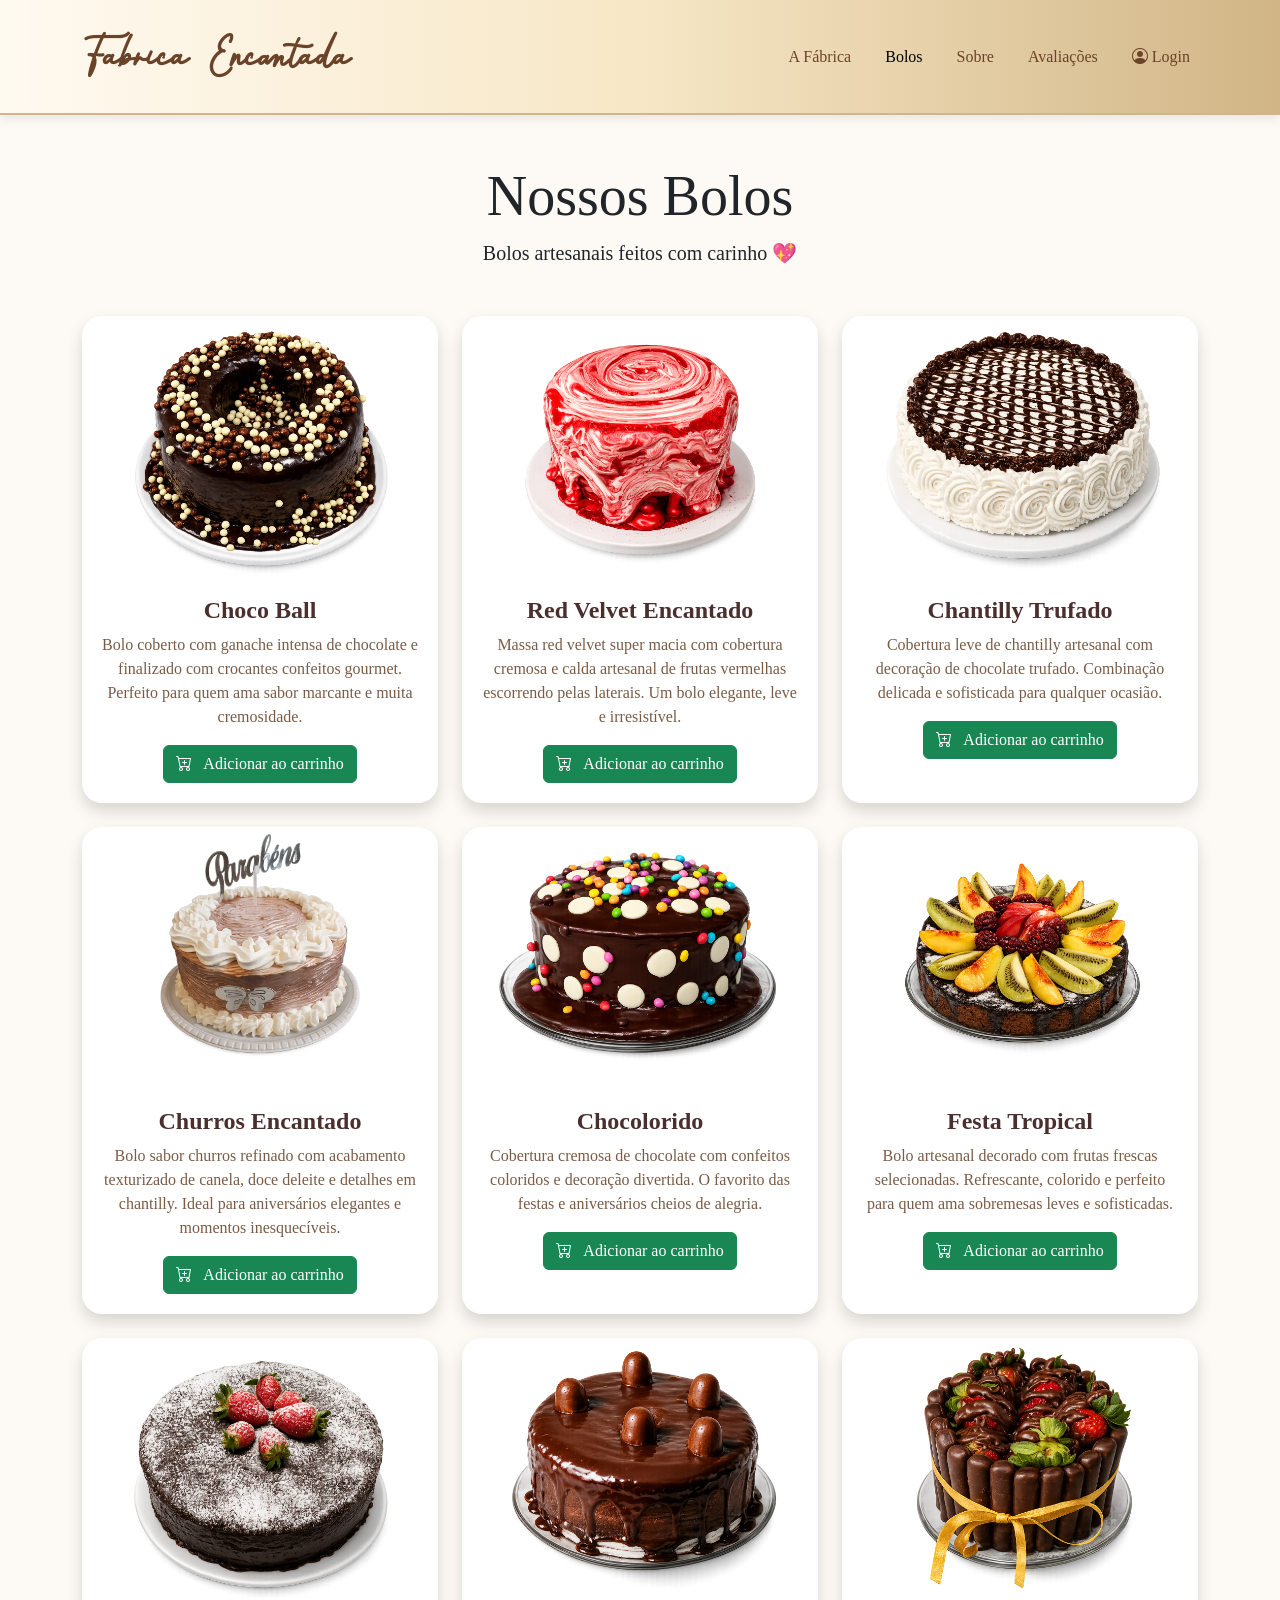
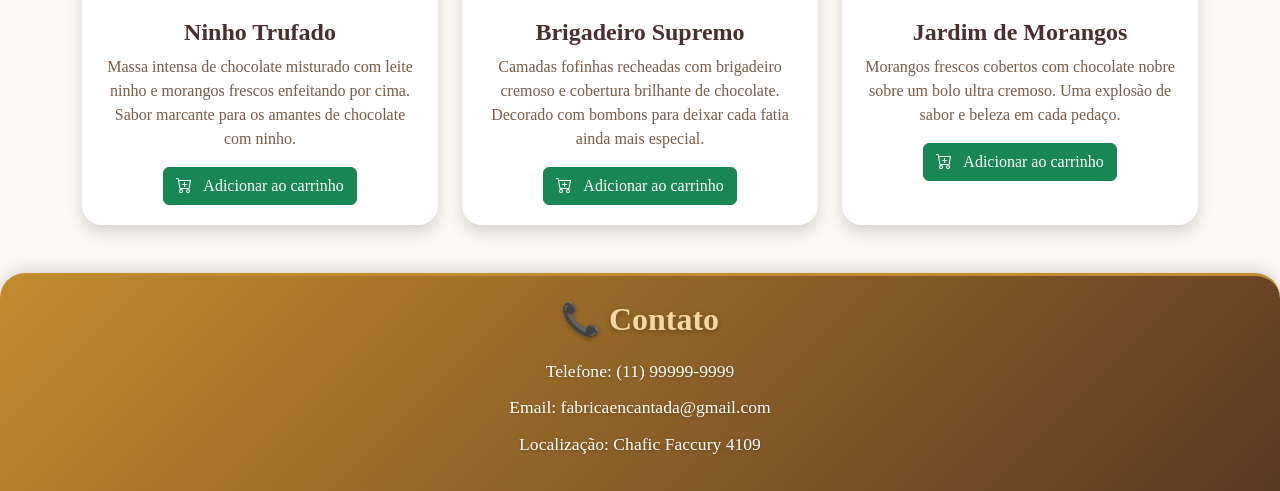
==== Site-trabalho-main/Site-trabalho-main/pages/bolos.html @ fc7034e7 "Implement add to cart functionality in bolos.html Added a function to handle adding cakes to the sho" ====
<!DOCTYPE html>
<html lang="pt-BR">
<head>
    <meta charset="UTF-8">
    <meta name="viewport" content="width=device-width, initial-scale=1.0">

    <title>Bolos</title>

    <!-- Bootstrap -->
    <link href="https://cdn.jsdelivr.net/npm/bootstrap@5.3.3/dist/css/bootstrap.min.css" rel="stylesheet">
    <!-- Css -->
    <link rel="stylesheet" href="../css/stylebolo.css">
    <!-- bootstrap-icons -->
    <link rel="stylesheet" href="https://cdn.jsdelivr.net/npm/bootstrap-icons@1.11.3/font/bootstrap-icons.min.css">
</head>

<body>

    <!-- Navbar -->
    <nav class="navbar navbar-expand-lg nav-premium">
        <div class="container">

            <a class="navbar-brand nome-empresa" href="home.html">
                 Fábrica Encantada
            </a>

            <button class="navbar-toggler" type="button" data-bs-toggle="collapse" data-bs-target="#menu">
                <span class="navbar-toggler-icon"></span>
            </button>

            <div class="collapse navbar-collapse" id="menu">

                <ul class="navbar-nav ms-auto">

                    <li class="nav-item">
                        <a class="nav-link" href="home.html">
                            A Fábrica
                        </a>
                    </li>

                    <li class="nav-item">
                        <a class="nav-link active" href="bolos.html">
                            Bolos
                        </a>
                    </li>

                    <li class="nav-item">
                        <a class="nav-link" href="sobre.html">
                            Sobre
                        </a>
                    </li>

                    <li class="nav-item">
                        <a class="nav-link" href="avaliacao.php">
                            Avaliações
                        </a>
                    </li>

                    <li class="nav-item">
                        <a class="nav-link" href="login.php">
                            <i class="bi bi-person-circle me-1"></i>Login
                        </a>
                    </li>

                </ul>

            </div>

        </div>
    </nav>

    <!-- Título -->
    <div class="container text-center mt-5">

        <h1 class="display-4">
            Nossos Bolos
        </h1>

        <p class="lead">
            Bolos artesanais feitos com carinho 💖
        </p>

    </div>

    <!-- Cards -->
    <div class="container mt-5">

        <div class="row g-4">

            <!-- Card 1 -->
            <div class="col-md-4">

                <div class="card shadow h-100">

                    <img src="../img/boloChocolate.png" class="card-img-top" alt="Bolo de Chocolate">

                    <div class="card-body text-center">

                        <h4 class="card-title">
                            Choco Ball
                        </h4>

                        <p class="card-text">
                            Bolo coberto com ganache intensa de chocolate e finalizado com crocantes confeitos gourmet. Perfeito para quem ama sabor marcante e muita cremosidade.
                        </p>

                        <button class="btn btn-success" onclick="adicionarCarrinho('Choco Ball')">
                        <i class="bi bi-cart-plus me-2"></i> Adicionar ao carrinho
                        </button>

                    </div>

                </div>

            </div>

            <!-- Card 2 -->
            <div class="col-md-4">

                <div class="card shadow h-100">

                    <img src="../img/boloMarmorizadoMorango.png" class="card-img-top" alt="Bolo de Morango">

                    <div class="card-body text-center">

                        <h4 class="card-title">
                            Red Velvet Encantado
                        </h4>

                        <p class="card-text">
                            Massa red velvet super macia com cobertura cremosa e calda artesanal de frutas vermelhas escorrendo pelas laterais. Um bolo elegante, leve e irresistível.
                        </p>

                        <button class="btn btn-success" onclick="adicionarCarrinho('Red Velt Encantado')">
                        <i class="bi bi-cart-plus me-2"></i> Adicionar ao carrinho
                        </button>

                    </div>

                </div>

            </div>

            <!-- Card 3 -->
            <div class="col-md-4">

                <div class="card shadow h-100">

                    <img src="../img/boloChantily.png" class="card-img-top" alt="Bolo com Chantilly">

                    <div class="card-body text-center">

                        <h4 class="card-title">
                            Chantilly Trufado
                        </h4>

                        <p class="card-text">
                            Cobertura leve de chantilly artesanal com decoração de chocolate trufado. Combinação delicada e sofisticada para qualquer ocasião.
                        </p>

                       <button class="btn btn-success" onclick="adicionarCarrinho('Chantilly Trufado')">
                        <i class="bi bi-cart-plus me-2"></i> Adicionar ao carrinho
                        </button>

                    </div>

                </div>

            </div>

            <!-- Card 4 -->
            <div class="col-md-4">

                <div class="card shadow h-100">

                    <img src="../img/boloChurros.png" class="card-img-top" alt="Bolo Ganache">

                    <div class="card-body text-center">

                        <h4 class="card-title">
                            Churros Encantado
                        </h4>

                        <p class="card-text">
                            Bolo sabor churros refinado com acabamento texturizado de canela, doce deleite e detalhes em chantilly. Ideal para aniversários elegantes e momentos inesquecíveis.
                        </p>

                       <button class="btn btn-success" onclick="adicionarCarrinho('Churros Encantado')">
                        <i class="bi bi-cart-plus me-2"></i> Adicionar ao carrinho
                        </button>

                    </div>

                </div>

            </div>

            <!-- Card 5 -->
            <div class="col-md-4">

                <div class="card shadow h-100">

                    <img src="../img/boloColorido.png" class="card-img-top" alt="Bolo Colorido">

                    <div class="card-body text-center">

                        <h4 class="card-title">
                            Chocolorido
                        </h4>

                        <p class="card-text">
                            Cobertura cremosa de chocolate com confeitos coloridos e decoração divertida. O favorito das festas e aniversários cheios de alegria.
                        </p>

                        <button class="btn btn-success" onclick="adicionarCarrinho('Chocolorido')">
                        <i class="bi bi-cart-plus me-2"></i> Adicionar ao carrinho
                        </button>

                    </div>

                </div>

            </div>
            <!-- Card 6 -->
            <div class="col-md-4">

                <div class="card shadow h-100">

                    <img src="../img/boloFrutas.png" class="card-img-top" alt="Bolo Ganache">

                    <div class="card-body text-center">

                        <h4 class="card-title">
                            Festa Tropical
                        </h4>

                        <p class="card-text">
                            Bolo artesanal decorado com frutas frescas selecionadas. Refrescante, colorido e perfeito para quem ama sobremesas leves e sofisticadas.
                        </p>

                        <button class="btn btn-success" onclick="adicionarCarrinho('Festa Tropical')">
                        <i class="bi bi-cart-plus me-2"></i> Adicionar ao carrinho
                        </button>

                    </div>

                </div>

            </div>

            <!-- Card 7 -->
            <div class="col-md-4">

                <div class="card shadow h-100">

                    <img src="../img/boloNinhoTrufado.png" class="card-img-top" alt="Bolo Ganache">

                    <div class="card-body text-center">

                        <h4 class="card-title">
                            Ninho Trufado
                        </h4>

                        <p class="card-text">
                            Massa intensa de chocolate misturado com leite ninho e morangos frescos enfeitando por cima. Sabor marcante para os amantes de chocolate com ninho.
                        </p>

                       <button class="btn btn-success" onclick="adicionarCarrinho('Ninho Trufado')">
                        <i class="bi bi-cart-plus me-2"></i> Adicionar ao carrinho
                        </button>

                    </div>

                </div>

            </div>

            <!-- Card 8 -->
            <div class="col-md-4">

                <div class="card shadow h-100">

                    <img src="../img/boloTrufado.png" class="card-img-top" alt="Bolo Ganache">

                    <div class="card-body text-center">

                        <h4 class="card-title">
                            Brigadeiro Supremo
                        </h4>

                        <p class="card-text">
                            Camadas fofinhas recheadas com brigadeiro cremoso e cobertura brilhante de chocolate. Decorado com bombons para deixar cada fatia ainda mais especial.
                        </p>

                        <button class="btn btn-success" onclick="adicionarCarrinho('Brigadeiro Supremo')">
                        <i class="bi bi-cart-plus me-2"></i> Adicionar ao carrinho
                        </button>

                    </div>

                </div>

            </div>

            <!-- Card 9 -->
            <div class="col-md-4">

                <div class="card shadow h-100">

                    <img src="../img/boloTrufadoMorango.png" class="card-img-top" alt="Bolo Ganache">

                    <div class="card-body text-center">

                        <h4 class="card-title">
                            Jardim de Morangos
                        </h4>

                        <p class="card-text">
                            Morangos frescos cobertos com chocolate nobre sobre um bolo ultra cremoso. Uma explosão de sabor e beleza em cada pedaço.
                        </p>

                        <button class="btn btn-success" onclick="adicionarCarrinho('Jardim de Morangos')">
                        <i class="bi bi-cart-plus me-2"></i> Adicionar ao carrinho
                        </button>

                    </div>

                </div>

            </div>

        </div>
    </div>

    <!-- Contato -->
    <footer class="footer-premium p-4 mt-5">

        <h2>
            📞 Contato
        </h2>

        <p>
            Telefone: (11) 99999-9999
        </p>

        <p>
            Email: fabricaencantada@gmail.com
        </p>

        <p>
            Localização: Chafic Faccury 4109
        </p>

    </footer>

    <!-- Bootstrap JS -->
    <script src="https://cdn.jsdelivr.net/npm/bootstrap@5.3.3/dist/js/bootstrap.bundle.min.js">
        <script>
    function adicionarCarrinho(nomeBolo) {
        let carrinho = JSON.parse(localStorage.getItem('carrinho')) || [];

        let encontrado = false;

        for (let i = 0; i < carrinho.length; i++) {
            if (carrinho[i].nome === nomeBolo) {
                carrinho[i].quantidade++;
                encontrado = true;
            }
        }

        if (encontrado === false) {
            carrinho.push({
                nome: nomeBolo,
                quantidade: 1
            });
        }

        localStorage.setItem('carrinho', JSON.stringify(carrinho));

        alert(nomeBolo + ' foi adicionado ao carrinho!');
     }

    </script>

</body>
</html>
---- Site-trabalho-main/Site-trabalho-main/css/stylebolo.css ----
@font-face {
    font-family: 'Brittany';
    src: url('fonts/Brittany.ttf');
}
/* NAV */
.nav-premium {
    background: linear-gradient(
        90deg,
        #fffaf1 0%,
        #f7e7c6 50%,
        #d1b586 100%
    );

    border-bottom: 2px solid #d1b586;

    box-shadow:
    0 4px 10px rgba(0,0,0,0.08);

    padding: 14px 30px;
}

.nav-premium .navbar-brand {
    color: #6b4328;

    font-weight: 700;

    text-shadow:
    0 1px 2px rgba(255,255,255,0.20);
}

.nav-premium .nav-link {
    color: #6b4328;

    font-size: 1rem;
    font-weight: 500;

    margin-left: 18px;

    transition: 0.3s ease;
}

.nav-premium .nav-link:hover {
    color: #b8863b;
}
/* FOOTER */
.footer-premium {
    background: linear-gradient(135deg, #c38b2d, #5a3923);
    border-top: 3px solid #c38b2d;
    box-shadow: 0 -4px 15px rgba(0,0,0,0.15);
    border-radius: 25px 25px 0 0;
    padding: 50px 20px;
    color: white;
    text-align: center;
}

.footer-premium h2 {
    font-size: 2rem;
    font-weight: 700;
    margin-bottom: 20px;
    color: #f5d7a1;

    text-shadow:
    0 2px 5px rgba(0,0,0,0.30);
}

.footer-premium p {
    font-size: 1.1rem;
    margin-bottom: 10px;

    text-shadow:
    0 1px 3px rgba(0,0,0,0.25);
}
.navbar {
    background-color: #d1b586;
}
footer{
    background-color: #d1b586;
}
body {
    background-color: #fdfaf5;
    font-family: 'Times New Roman', Times, serif;
}
.nome-empresa{
    font-size: 50px;
    font-family: 'Brittany', sans-serif;
    color: #fffaf1;
}
a.btn {
    transition: 0.3s;
    text-shadow: 1px 1px 3px rgba(0, 0, 0, 0.5);
    color: #fffaf1;
}
a.btn:hover {
    background-color: #25D366;
    
}
.titulo-borda {
    text-shadow: 0.5px 0.5px 1px rgba(0, 0, 0, 0.35);
}
.card {
    border: none;
    border-radius: 20px;
    overflow: hidden;
    background: #fff;
    box-shadow: 0 4px 12px rgba(0, 0, 0, 0.08);
    transition: 0.3s;
}

.card:hover {
    box-shadow: 0 8px 18px rgba(0, 0, 0, 0.12);
}

.card img {
    width: 100%;
    height: 260px;
    object-fit: cover;
}

.card-body {
    padding: 20px;
}
.card-title {
    color: #4b2e2e;
    font-weight: 600;
}

.card-text {
    color: #7a5c46;
}
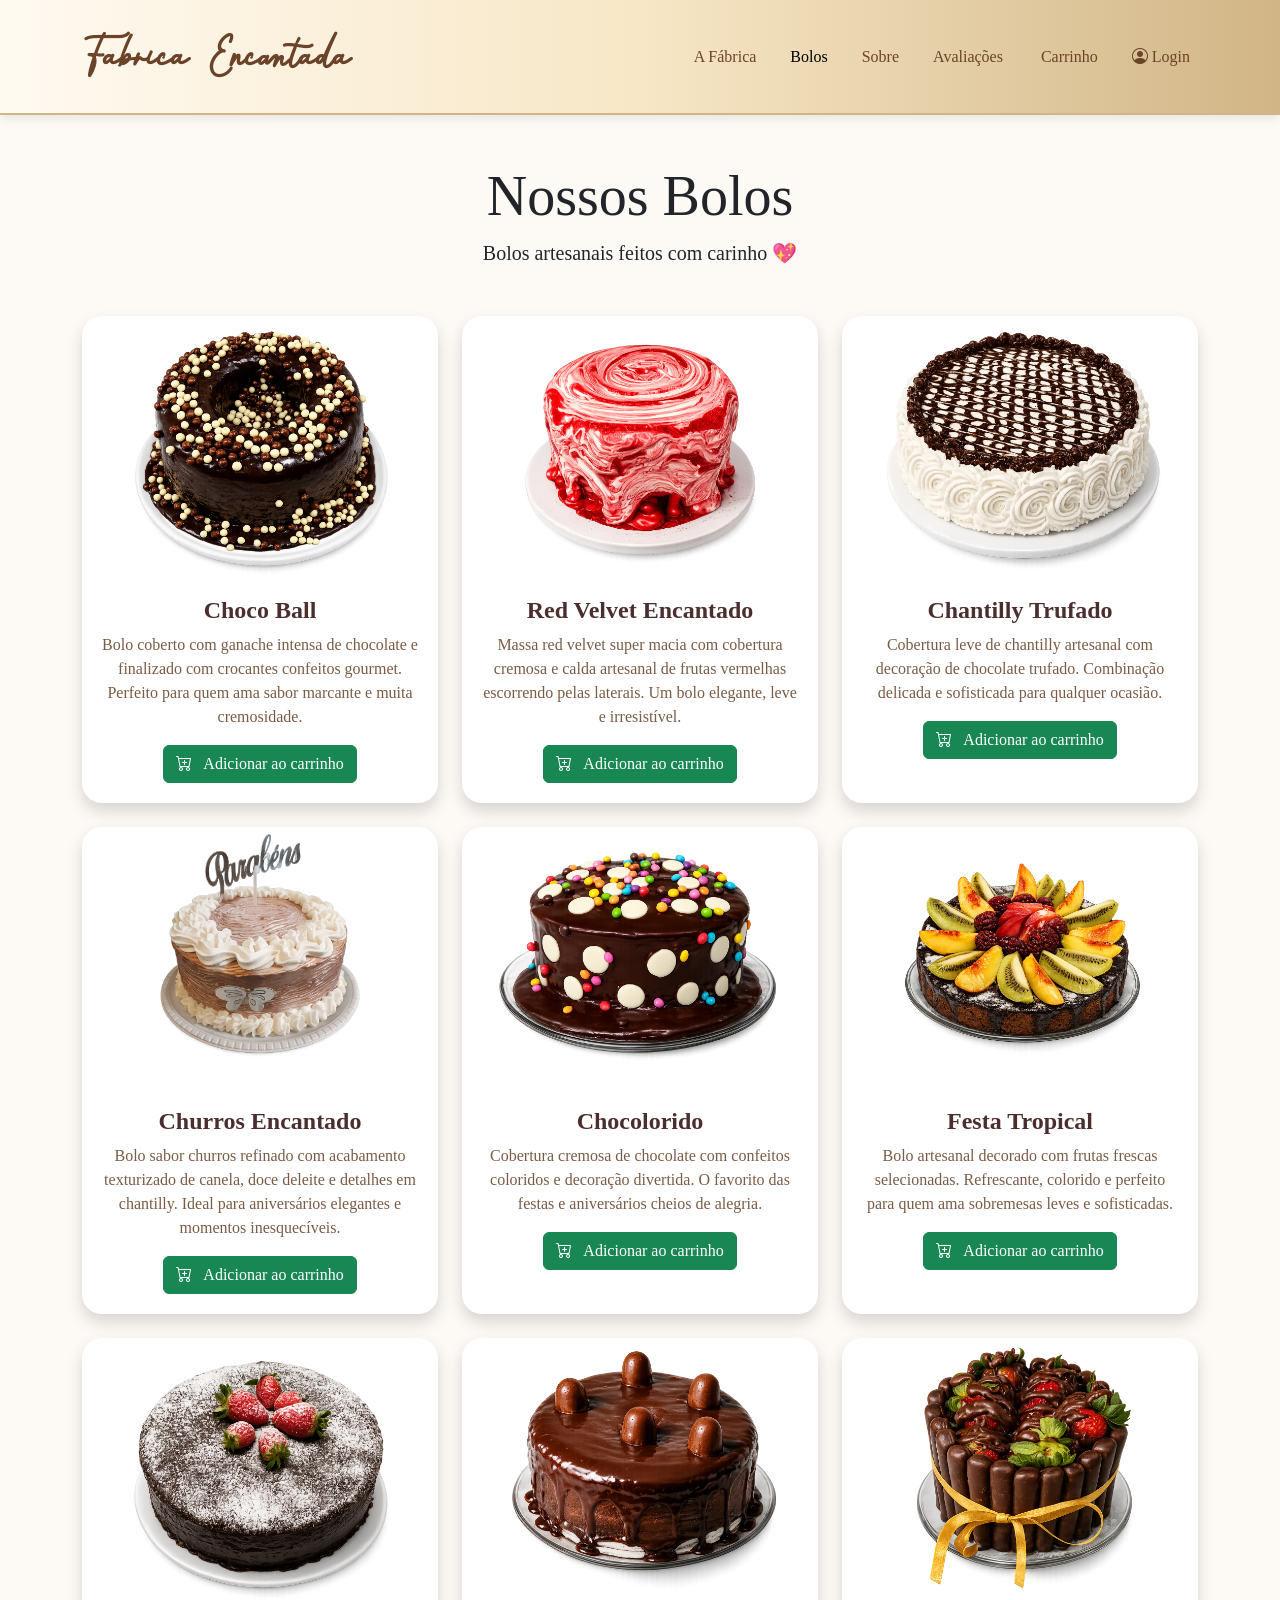
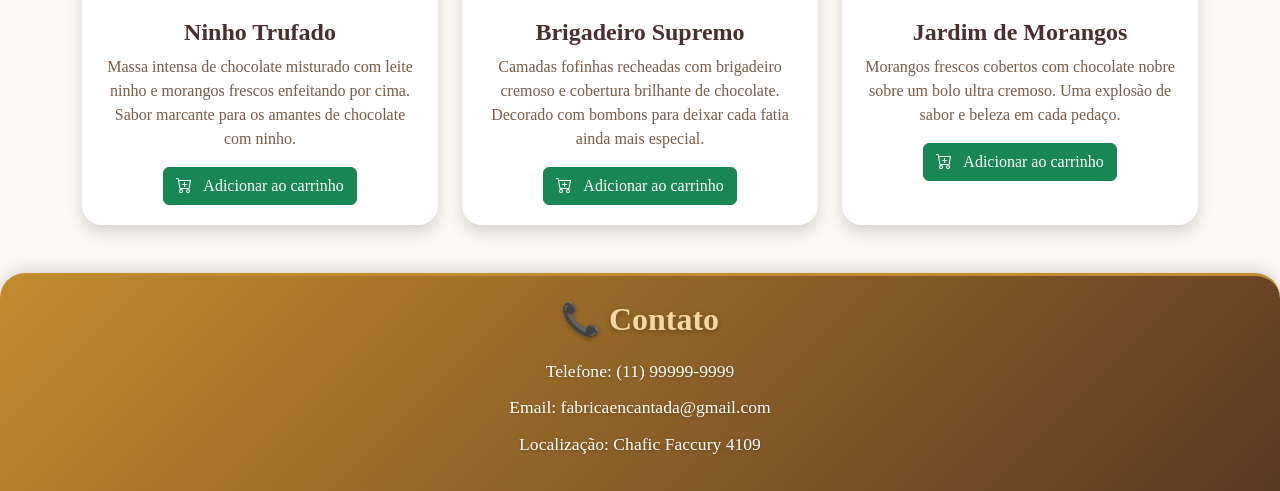
==== commit 5fd7be41: "Add cart button for Choco Ball in bolos.html" ====
--- a/Site-trabalho-main/Site-trabalho-main/pages/bolos.html
+++ b/Site-trabalho-main/Site-trabalho-main/pages/bolos.html
@@ -57,6 +57,13 @@
                     </li>
 
                     <li class="nav-item">
+                        <a class="nav-link" href="carrinho.php">
+                            <i class="bi-bi-cart3 me-1"></i>
+                            Carrinho
+                        </a>
+                    </li>
+
+                    <li class="nav-item">
                         <a class="nav-link" href="login.php">
                             <i class="bi bi-person-circle me-1"></i>Login
                         </a>
@@ -103,11 +110,12 @@
                         <p class="card-text">
                             Bolo coberto com ganache intensa de chocolate e finalizado com crocantes confeitos gourmet. Perfeito para quem ama sabor marcante e muita cremosidade.
                         </p>
-
+                    <form action="carrinho.php" method="POST">
+                        <input type="hidden" name="bolo" value="Choco Ball">
                         <button class="btn btn-success" onclick="adicionarCarrinho('Choco Ball')">
                         <i class="bi bi-cart-plus me-2"></i> Adicionar ao carrinho
                         </button>
-
+                    </form>
                     </div>
 
                 </div>
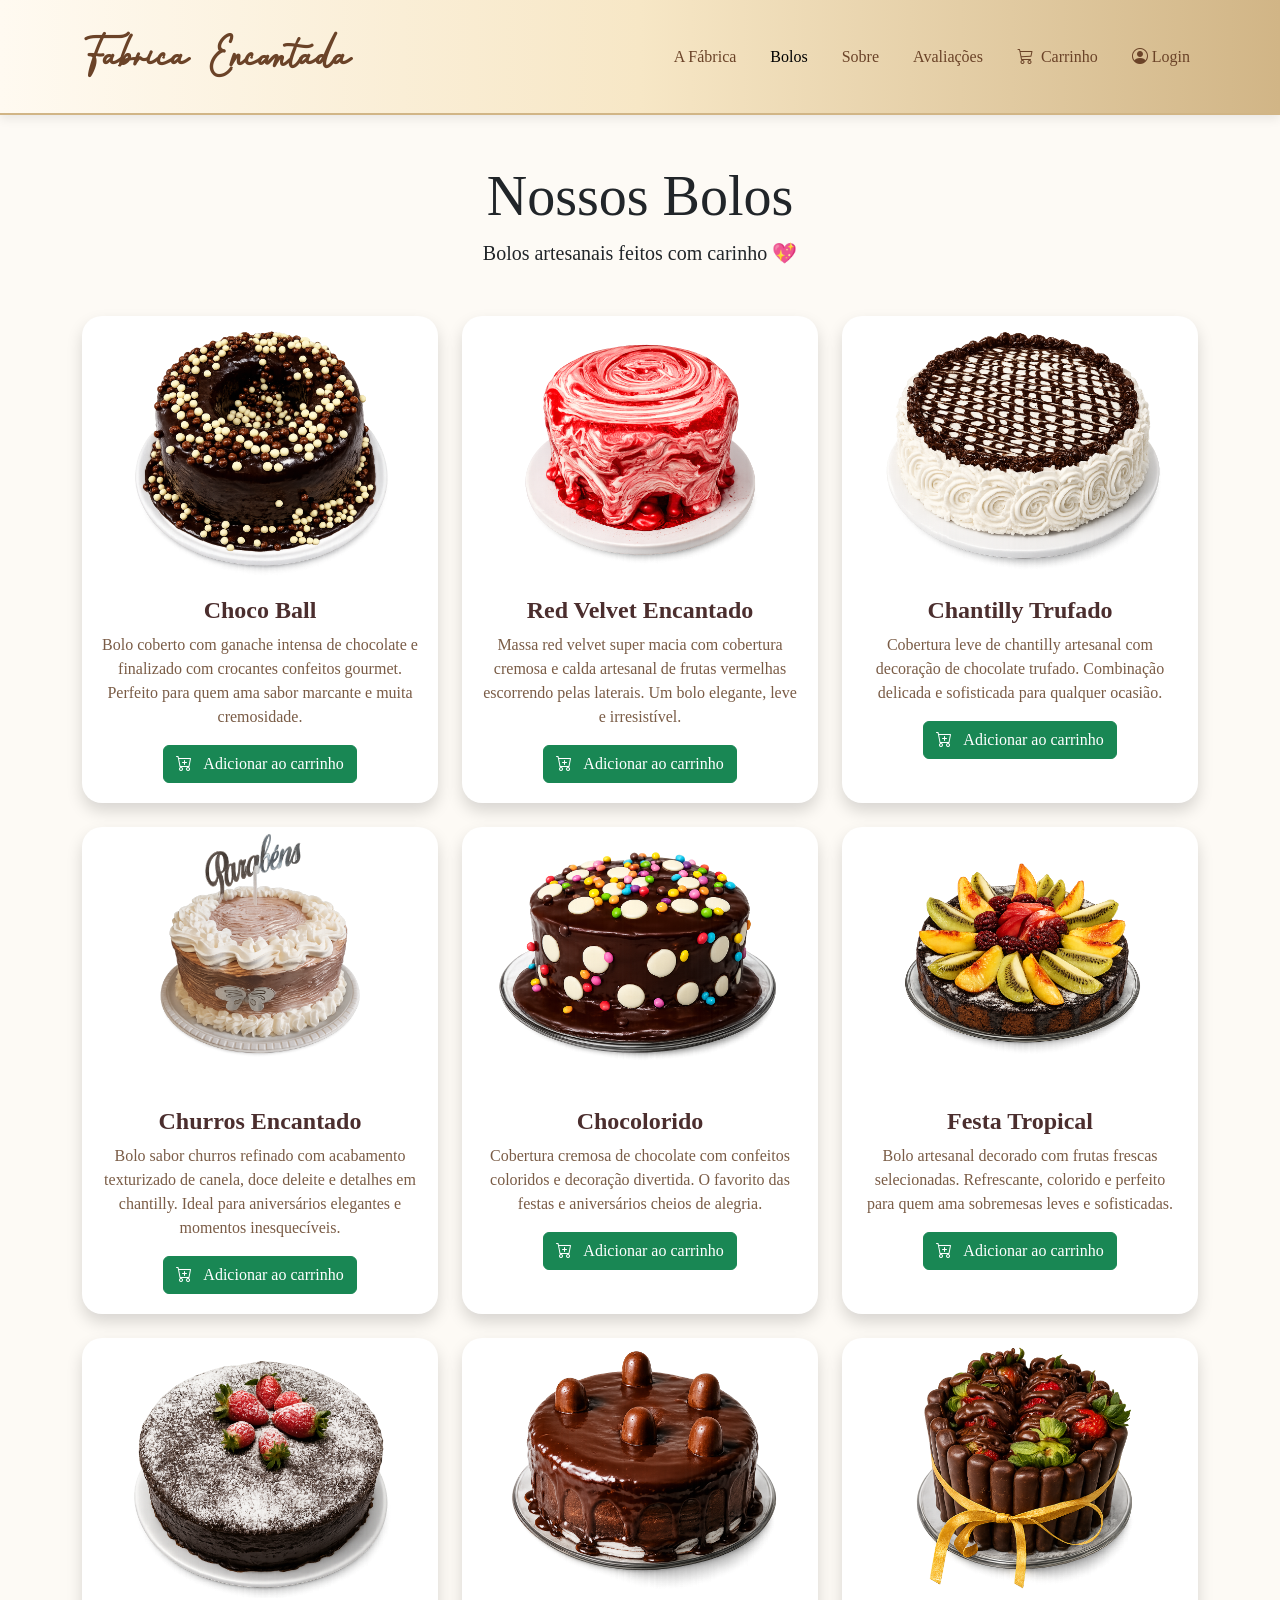
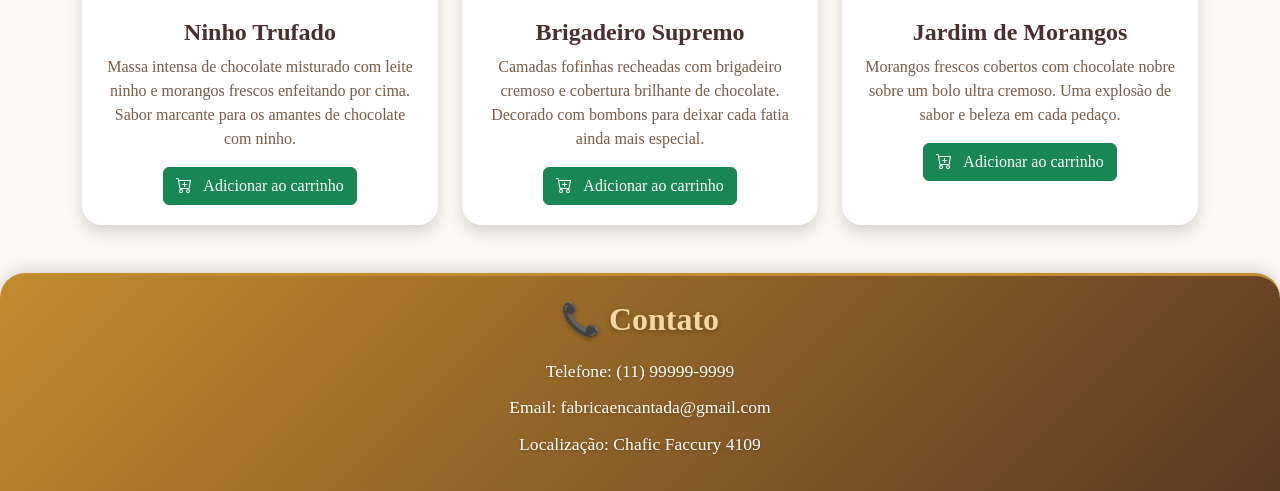
==== commit df341430: "Fix icon class for cart in bolos.html" ====
--- a/Site-trabalho-main/Site-trabalho-main/pages/bolos.html
+++ b/Site-trabalho-main/Site-trabalho-main/pages/bolos.html
@@ -58,7 +58,7 @@
 
                     <li class="nav-item">
                         <a class="nav-link" href="carrinho.php">
-                            <i class="bi-bi-cart3 me-1"></i>
+                            <i class="bi bi-cart3 me-1"></i>
                             Carrinho
                         </a>
                     </li>
@@ -138,11 +138,13 @@
                         <p class="card-text">
                             Massa red velvet super macia com cobertura cremosa e calda artesanal de frutas vermelhas escorrendo pelas laterais. Um bolo elegante, leve e irresistível.
                         </p>
-
+                           </p>
+                    <form action="carrinho.php" method="POST">
+                        <input type="hidden" name="bolo" value="Red Velt Encantado">
                         <button class="btn btn-success" onclick="adicionarCarrinho('Red Velt Encantado')">
                         <i class="bi bi-cart-plus me-2"></i> Adicionar ao carrinho
                         </button>
-
+                    </form>
                     </div>
 
                 </div>
@@ -165,11 +167,13 @@
                         <p class="card-text">
                             Cobertura leve de chantilly artesanal com decoração de chocolate trufado. Combinação delicada e sofisticada para qualquer ocasião.
                         </p>
-
+                         </p>
+                    <form action="carrinho.php" method="POST">
+                        <input type="hidden" name="bolo" value="Chantilly Trufado">
                        <button class="btn btn-success" onclick="adicionarCarrinho('Chantilly Trufado')">
                         <i class="bi bi-cart-plus me-2"></i> Adicionar ao carrinho
                         </button>
-
+                    </form>
                     </div>
 
                 </div>
@@ -192,11 +196,13 @@
                         <p class="card-text">
                             Bolo sabor churros refinado com acabamento texturizado de canela, doce deleite e detalhes em chantilly. Ideal para aniversários elegantes e momentos inesquecíveis.
                         </p>
-
-                       <button class="btn btn-success" onclick="adicionarCarrinho('Churros Encantado')">
-                        <i class="bi bi-cart-plus me-2"></i> Adicionar ao carrinho
-                        </button>
-
+                          </p>
+                    <form action="carrinho.php" method="POST">
+                        <input type="hidden" name="bolo" value="Churros Encantado">
+                         <button class="btn btn-success" onclick="adicionarCarrinho('Churros Encantado')">
+                          <i class="bi bi-cart-plus me-2"></i> Adicionar ao carrinho
+                         </button>
+                    </form>
                     </div>
 
                 </div>
@@ -219,11 +225,13 @@
                         <p class="card-text">
                             Cobertura cremosa de chocolate com confeitos coloridos e decoração divertida. O favorito das festas e aniversários cheios de alegria.
                         </p>
-
+                         </p>
+                    <form action="carrinho.php" method="POST">
+                        <input type="hidden" name="bolo" value="Chocolorido">
                         <button class="btn btn-success" onclick="adicionarCarrinho('Chocolorido')">
                         <i class="bi bi-cart-plus me-2"></i> Adicionar ao carrinho
                         </button>
-
+                    </form>
                     </div>
 
                 </div>
@@ -245,11 +253,13 @@
                         <p class="card-text">
                             Bolo artesanal decorado com frutas frescas selecionadas. Refrescante, colorido e perfeito para quem ama sobremesas leves e sofisticadas.
                         </p>
-
+                          </p>
+                    <form action="carrinho.php" method="POST">
+                        <input type="hidden" name="bolo" value="Festa Tropical">
                         <button class="btn btn-success" onclick="adicionarCarrinho('Festa Tropical')">
                         <i class="bi bi-cart-plus me-2"></i> Adicionar ao carrinho
                         </button>
-
+                    </form>
                     </div>
 
                 </div>
@@ -272,11 +282,13 @@
                         <p class="card-text">
                             Massa intensa de chocolate misturado com leite ninho e morangos frescos enfeitando por cima. Sabor marcante para os amantes de chocolate com ninho.
                         </p>
-
-                       <button class="btn btn-success" onclick="adicionarCarrinho('Ninho Trufado')">
-                        <i class="bi bi-cart-plus me-2"></i> Adicionar ao carrinho
-                        </button>
-
+                         </p>
+                    <form action="carrinho.php" method="POST">
+                        <input type="hidden" name="bolo" value="Ninho Trufado">
+                        <button class="btn btn-success" onclick="adicionarCarrinho('Ninho Trufado')">
+                        <i class="bi bi-cart-plus me-2"></i> Adicionar ao carrinho
+                        </button>
+                    </form>
                     </div>
 
                 </div>
@@ -299,11 +311,13 @@
                         <p class="card-text">
                             Camadas fofinhas recheadas com brigadeiro cremoso e cobertura brilhante de chocolate. Decorado com bombons para deixar cada fatia ainda mais especial.
                         </p>
-
+                         </p>
+                    <form action="carrinho.php" method="POST">
+                        <input type="hidden" name="bolo" value="Brigadeiro Supremo">
                         <button class="btn btn-success" onclick="adicionarCarrinho('Brigadeiro Supremo')">
                         <i class="bi bi-cart-plus me-2"></i> Adicionar ao carrinho
                         </button>
-
+                    </form>
                     </div>
 
                 </div>
@@ -326,11 +340,13 @@
                         <p class="card-text">
                             Morangos frescos cobertos com chocolate nobre sobre um bolo ultra cremoso. Uma explosão de sabor e beleza em cada pedaço.
                         </p>
-
+                           </p>
+                    <form action="carrinho.php" method="POST">
+                        <input type="hidden" name="bolo" value="Jardim de Morangos">
                         <button class="btn btn-success" onclick="adicionarCarrinho('Jardim de Morangos')">
                         <i class="bi bi-cart-plus me-2"></i> Adicionar ao carrinho
                         </button>
-
+                    </form>
                     </div>
 
                 </div>
@@ -363,30 +379,6 @@
 
     <!-- Bootstrap JS -->
     <script src="https://cdn.jsdelivr.net/npm/bootstrap@5.3.3/dist/js/bootstrap.bundle.min.js">
-        <script>
-    function adicionarCarrinho(nomeBolo) {
-        let carrinho = JSON.parse(localStorage.getItem('carrinho')) || [];
-
-        let encontrado = false;
-
-        for (let i = 0; i < carrinho.length; i++) {
-            if (carrinho[i].nome === nomeBolo) {
-                carrinho[i].quantidade++;
-                encontrado = true;
-            }
-        }
-
-        if (encontrado === false) {
-            carrinho.push({
-                nome: nomeBolo,
-                quantidade: 1
-            });
-        }
-
-        localStorage.setItem('carrinho', JSON.stringify(carrinho));
-
-        alert(nomeBolo + ' foi adicionado ao carrinho!');
-     }
 
     </script>
 
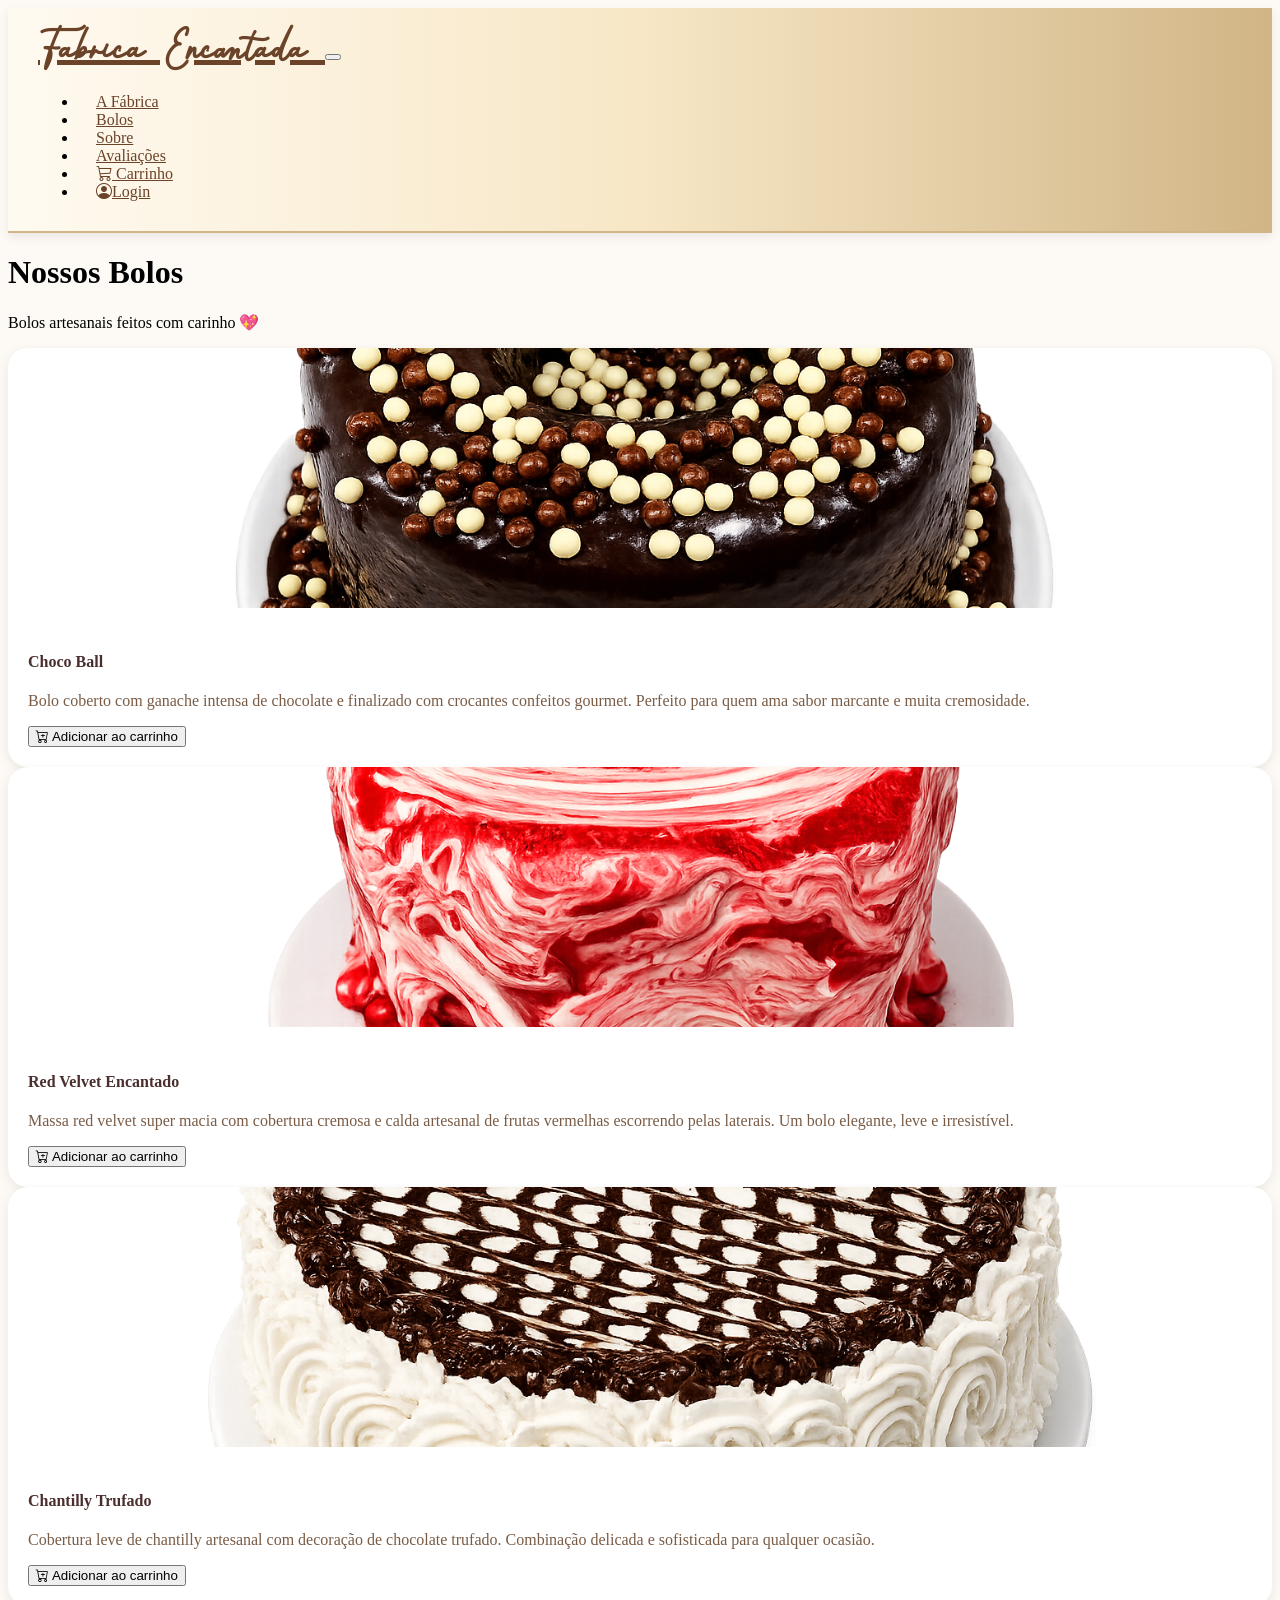
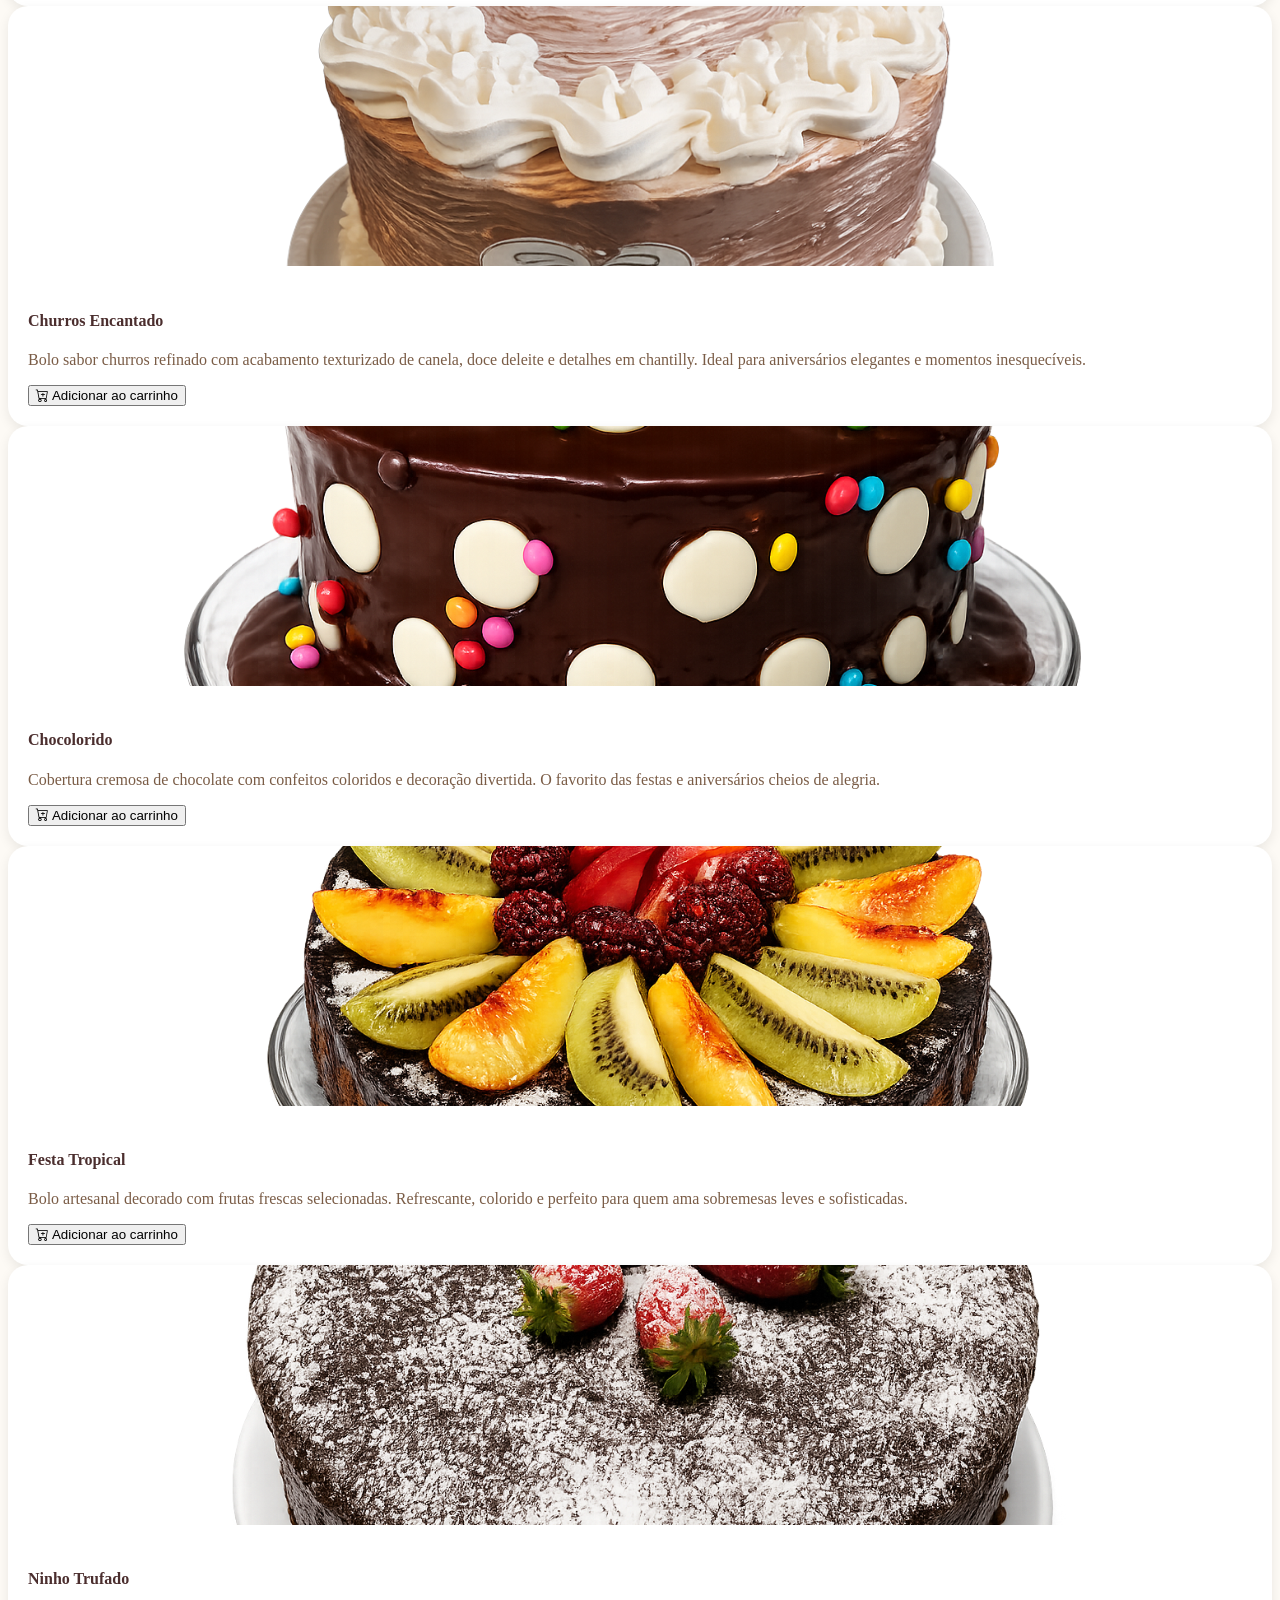
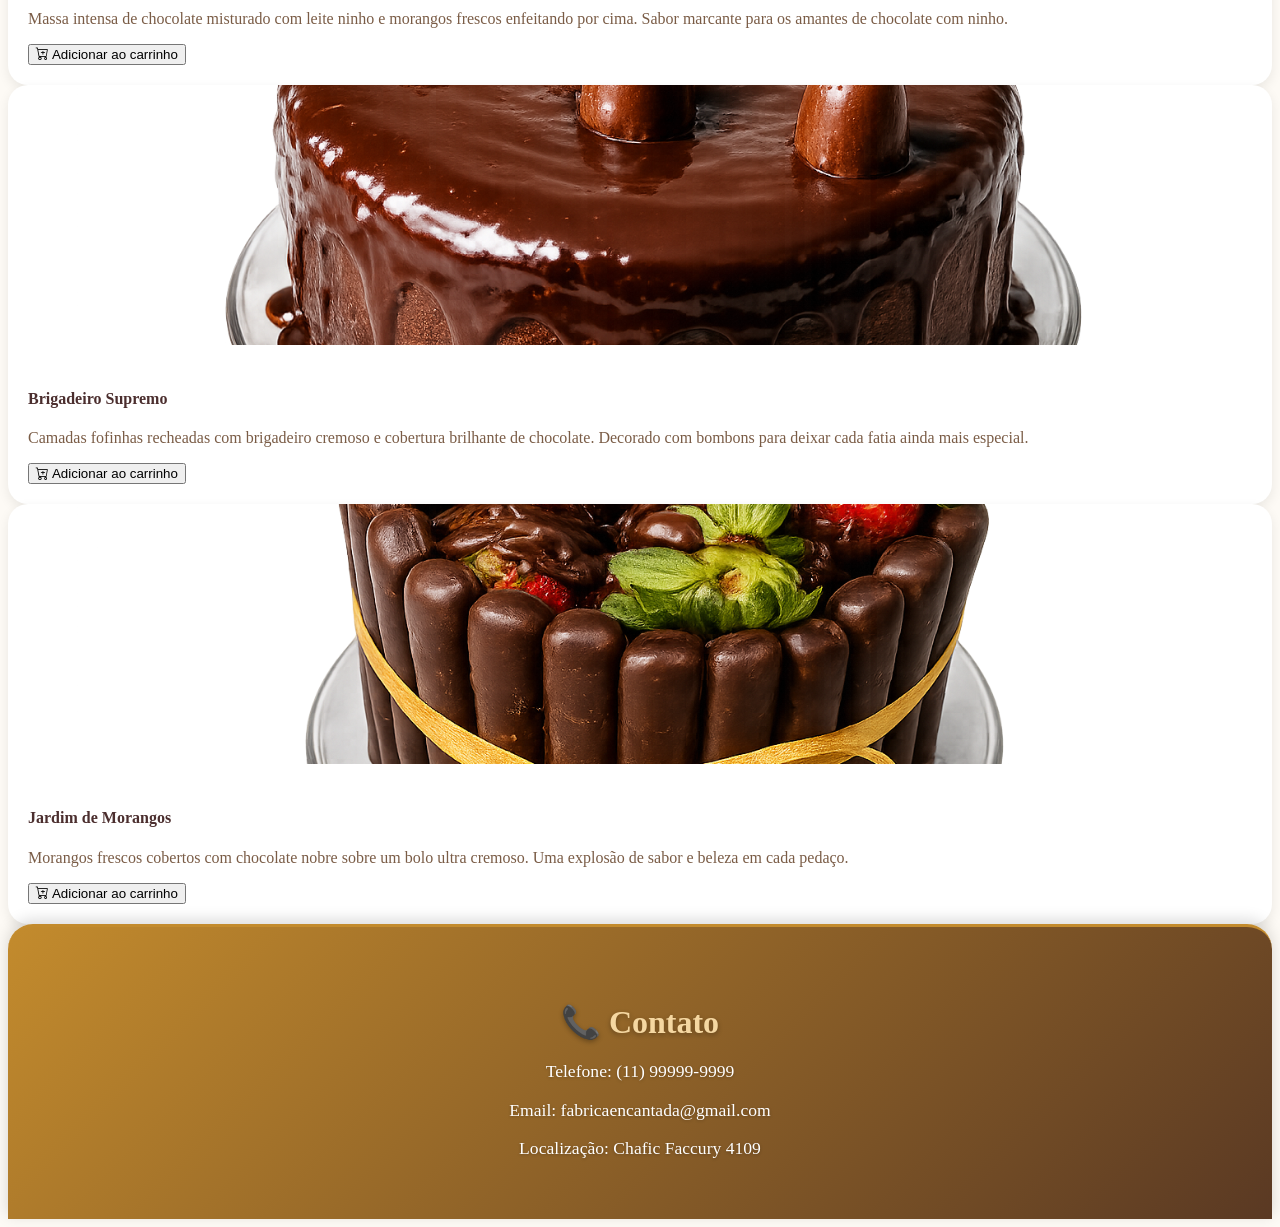
==== commit bc9b9a91: "Remove Bootstrap CSS link from bolos.html Removed Bootstrap CSS link from bolos.html." ====
--- a/Site-trabalho-main/Site-trabalho-main/pages/bolos.html
+++ b/Site-trabalho-main/Site-trabalho-main/pages/bolos.html
@@ -6,8 +6,7 @@
 
     <title>Bolos</title>
 
-    <!-- Bootstrap -->
-    <link href="https://cdn.jsdelivr.net/npm/bootstrap@5.3.3/dist/css/bootstrap.min.css" rel="stylesheet">
+
     <!-- Css -->
     <link rel="stylesheet" href="../css/stylebolo.css">
     <!-- bootstrap-icons -->
--- a/Site-trabalho-main/Site-trabalho-main/css/stylebolo.css
+++ b/Site-trabalho-main/Site-trabalho-main/css/stylebolo.css
@@ -86,13 +86,17 @@
     color: #fffaf1;
 }
 a.btn {
+    background-color: #c38b2d;
+    border-color: #c38b2d;
     transition: 0.3s;
     text-shadow: 1px 1px 3px rgba(0, 0, 0, 0.5);
     color: #fffaf1;
 }
+
 a.btn:hover {
-    background-color: #25D366;
-    
+    background-color: #a8741a;
+    border-color: #a8741a;
+    color: #fffaf1;
 }
 .titulo-borda {
     text-shadow: 0.5px 0.5px 1px rgba(0, 0, 0, 0.35);
@@ -126,4 +130,4 @@
 
 .card-text {
     color: #7a5c46;
-}+}
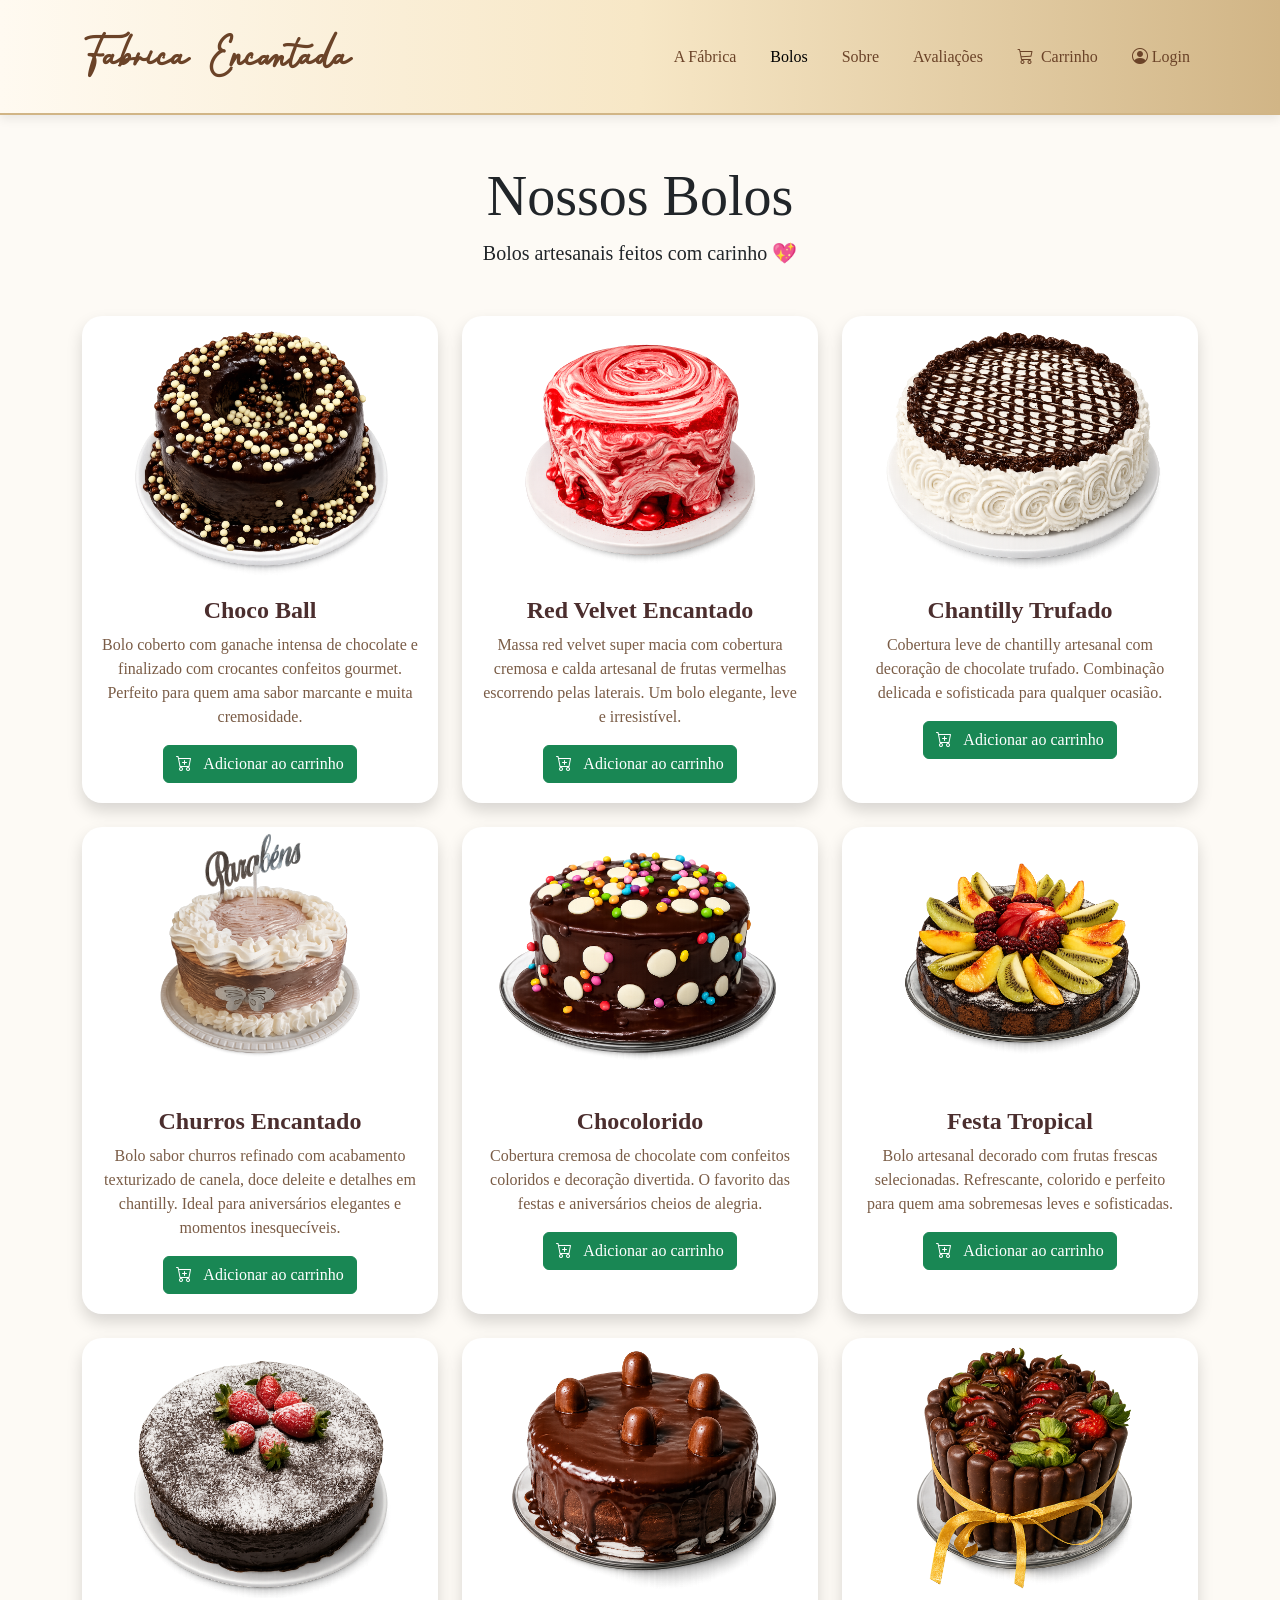
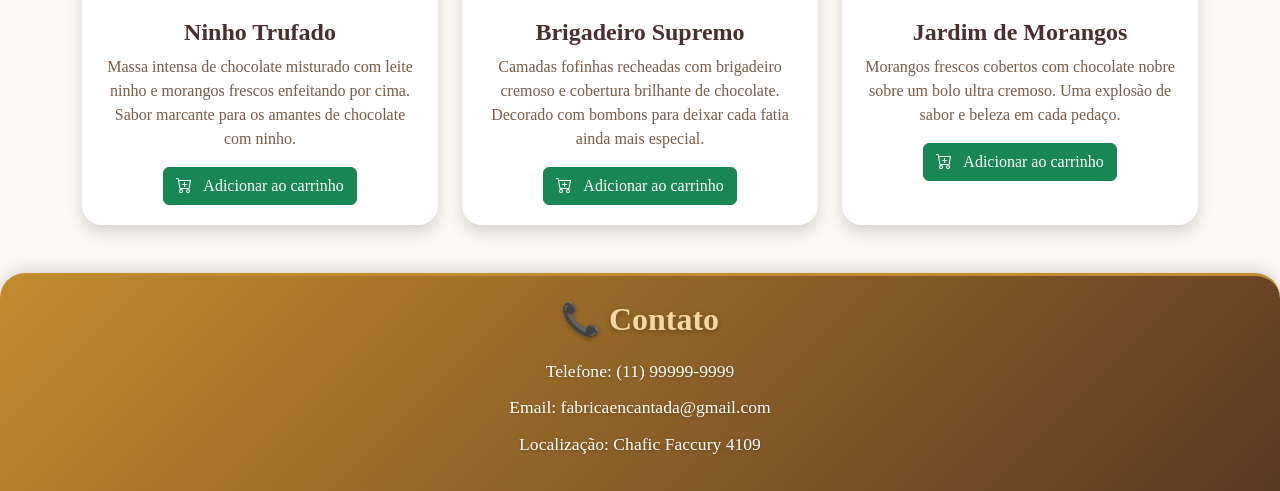
==== commit 315b3b53: "Add Bootstrap CSS link to bolos.html" ====
--- a/Site-trabalho-main/Site-trabalho-main/pages/bolos.html
+++ b/Site-trabalho-main/Site-trabalho-main/pages/bolos.html
@@ -6,7 +6,8 @@
 
     <title>Bolos</title>
 
-
+    <!-- Bootstrap -->
+    <link href="https://cdn.jsdelivr.net/npm/bootstrap@5.3.3/dist/css/bootstrap.min.css" rel="stylesheet">
     <!-- Css -->
     <link rel="stylesheet" href="../css/stylebolo.css">
     <!-- bootstrap-icons -->
